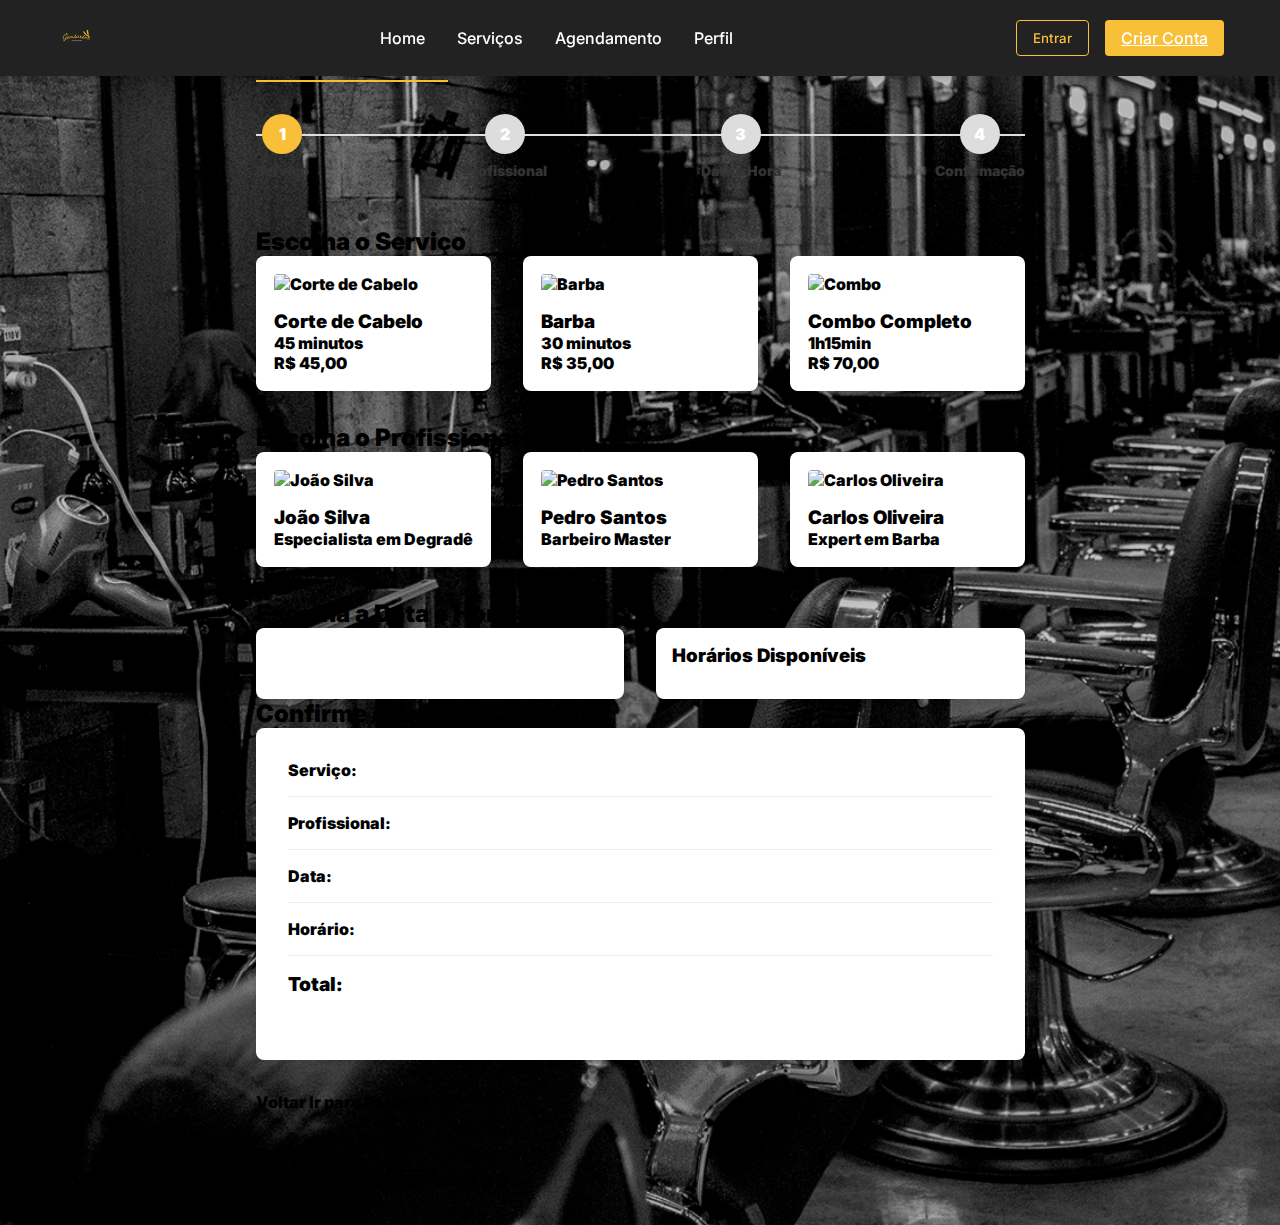
==== agendamento.html @ 9ddc2cb2 "Primeiro Commit" ====
<!DOCTYPE html>
<html lang="pt-br">
<head>
    <meta charset="UTF-8">
    <meta name="viewport" content="width=device-width, initial-scale=1.0">
    <title>Agendamento - Goiabarber</title>
    <link rel="stylesheet" href="styles.css">
    <link rel="stylesheet" href="src/styles/header.css">
    <link rel="stylesheet" href="src/styles/footer.css">
    <link rel="stylesheet" href="src/styles/buttons.css">
    <link rel="stylesheet" href="src/styles/agendamento.css">
    <link rel="preconnect" href="https://fonts.googleapis.com">
    <link rel="preconnect" href="https://fonts.gstatic.com" crossorigin>
    <link href="https://fonts.googleapis.com/css2?family=Inter:ital,opsz,wght@0,14..32,100..900;1,14..32,100..900&display=swap" rel="stylesheet">
    <link rel="stylesheet" href="https://cdnjs.cloudflare.com/ajax/libs/font-awesome/6.0.0/css/all.min.css">
</head>
<body>
    <app-header></app-header>
    
    <main>
        <div class="container">
            <!-- Tabs de navegação -->
            <div class="booking-tabs">
                <button class="tab-btn active" data-tab="new-booking">Novo Agendamento</button>
                <button class="tab-btn" data-tab="my-bookings">Meus Agendamentos</button>
            </div>

            <!-- Seção de Novo Agendamento -->
            <div class="tab-content active" id="new-booking">
                <div class="booking-steps">
                    <div class="step active" data-step="1">
                        <span class="step-number">1</span>
                        <span class="step-text">Serviço</span>
                    </div>
                    <div class="step" data-step="2">
                        <span class="step-number">2</span>
                        <span class="step-text">Profissional</span>
                    </div>
                    <div class="step" data-step="3">
                        <span class="step-number">3</span>
                        <span class="step-text">Data e Hora</span>
                    </div>
                    <div class="step" data-step="4">
                        <span class="step-number">4</span>
                        <span class="step-text">Confirmação</span>
                    </div>
                </div>

                <!-- Passo 1: Seleção de Serviço -->
                <div class="booking-section active" data-section="1">
                    <h2>Escolha o Serviço</h2>
                    <div class="services-grid">
                        <div class="service-card" data-service="corte" data-price="45">
                            <img src="src/images/corte.jpg" alt="Corte de Cabelo">
                            <h3>Corte de Cabelo</h3>
                            <p>45 minutos</p>
                            <span class="price">R$ 45,00</span>
                        </div>
                        <div class="service-card" data-service="barba" data-price="35">
                            <img src="src/images/barba.jpg" alt="Barba">
                            <h3>Barba</h3>
                            <p>30 minutos</p>
                            <span class="price">R$ 35,00</span>
                        </div>
                        <div class="service-card" data-service="combo" data-price="70">
                            <img src="src/images/combo.jpg" alt="Combo">
                            <h3>Combo Completo</h3>
                            <p>1h15min</p>
                            <span class="price">R$ 70,00</span>
                        </div>
                    </div>
                </div>

                <!-- Passo 2: Seleção de Profissional -->
                <div class="booking-section" data-section="2">
                    <h2>Escolha o Profissional</h2>
                    <div class="barbers-grid">
                        <div class="barber-card" data-barber="1">
                            <img src="src/images/barber1.jpg" alt="João Silva">
                            <h3>João Silva</h3>
                            <p>Especialista em Degradê</p>
                        </div>
                        <div class="barber-card" data-barber="2">
                            <img src="src/images/barber2.jpg" alt="Pedro Santos">
                            <h3>Pedro Santos</h3>
                            <p>Barbeiro Master</p>
                        </div>
                        <div class="barber-card" data-barber="3">
                            <img src="src/images/barber3.jpg" alt="Carlos Oliveira">
                            <h3>Carlos Oliveira</h3>
                            <p>Expert em Barba</p>
                        </div>
                    </div>
                </div>

                <!-- Passo 3: Seleção de Data e Hora -->
                <div class="booking-section" data-section="3">
                    <h2>Escolha a Data e Horário</h2>
                    <div class="calendar-container">
                        <div class="calendar" id="booking-calendar"></div>
                        <div class="time-slots">
                            <h3>Horários Disponíveis</h3>
                            <div class="slots-grid">
                                <!-- Horários serão inseridos via JavaScript -->
                            </div>
                        </div>
                    </div>
                </div>

                <!-- Passo 4: Confirmação -->
                <div class="booking-section" data-section="4">
                    <h2>Confirme seu Agendamento</h2>
                    <div class="booking-summary">
                        <div class="summary-item">
                            <span class="label">Serviço:</span>
                            <span class="value" id="summary-service"></span>
                        </div>
                        <div class="summary-item">
                            <span class="label">Profissional:</span>
                            <span class="value" id="summary-barber"></span>
                        </div>
                        <div class="summary-item">
                            <span class="label">Data:</span>
                            <span class="value" id="summary-date"></span>
                        </div>
                        <div class="summary-item">
                            <span class="label">Horário:</span>
                            <span class="value" id="summary-time"></span>
                        </div>
                        <div class="summary-item total">
                            <span class="label">Total:</span>
                            <span class="value" id="summary-price"></span>
                        </div>
                    </div>
                    <div class="booking-actions">
                        <btn-secondary class="btn-back">Voltar</btn-secondary>
                        <btn-primary class="btn-checkout">Ir para Pagamento</btn-primary>
                    </div>
                </div>

                <!-- Navegação entre passos -->
                <div class="step-navigation">
                    <btn-secondary class="btn-prev" disabled>Anterior</btn-secondary>
                    <btn-primary class="btn-next">Próximo</btn-primary>
                </div>
            </div>

            <!-- Seção de Meus Agendamentos -->
            <div class="tab-content" id="my-bookings">
                <h2>Meus Agendamentos</h2>
                <div class="bookings-list">
                    <!-- Os agendamentos serão inseridos via JavaScript -->
                </div>
            </div>
        </div>
    </main>

    <app-footer></app-footer>

    <script src="src/components/buttons.js"></script>
    <script src="src/components/header.js"></script>
    <!-- <script src="src/components/footer.js"></script> -->
    <script src="src/js/calendar.js"></script>
    <script src="src/js/agendamento.js"></script>
</body>
</html>
---- styles.css ----
:root {
    /* Brand Colors */
    --primary-color: #f8bf39;
    --primary-color-hover: #e6b02f;

    /* Background Colors */
    --header-bg: #222;
    --white: #ffffff;

    /* Text Colors */
    --text-primary: #ffffff;
    --text-secondary: #333;

    /* Shadow */
    --shadow-color: rgba(0, 0, 0, 0.1);
}

* {
    margin: 0;
    padding: 0;
    box-sizing: border-box;
    font-family: "Inter", sans-serif;
    font-weight: 900;
}

body {
    display: flex;
    justify-content: center;
    align-items: center;
    min-height: 100vh;
    background-image: url(./src/goiaba-telafundo.png);
    background-size: cover;
    background-position: center;
    background-repeat: no-repeat;
}

.wrapper {
    display: flex;
    flex-direction: column;
    align-items: center;
    width: 400px;
    padding: 20px;
    border-radius: 10px;
    margin-top: 100px;
    margin-bottom: 50px;
    background: rgba(0, 0, 0, 0.6);
}

.wrapper img {
    width: 300px;
}
.subtitle {
    color: var(--primary-color);
    font-size: 24px;
    font-weight: bold;
    margin-top: 40px;
    margin-bottom: 20px;
}

.input-box {
    width: 100%;
    margin: 10px 0;
}

.input-box label {
    color: white;
    font-size: 14px;
    font-weight: bold;
    display: block;
    margin-bottom: 5px;
}

.input-box input {
    width: 100%;
    height: 45px;
    padding: 10px;
    border: none;
    border-radius: 8px;
    background: #222;
    color: white;
    font-size: 16px;
    outline: none;
}


.lembrar label {
    display: flex;
    align-items: center;
    gap: 5px;
}

.lembrar a {
    color: #F8BF39;
    text-decoration: none;
    font-weight: bold;
}

.lembrar a:hover {
    text-decoration: underline;
}
.btn-login, .btn-register {
    padding: 0.5rem 1rem;
    border-radius: 4px;
    font-weight: 500;
    cursor: pointer;
    transition: all 0.3s ease;
}

.btn-login {
    background-color: transparent;
    border: 1px solid var(--primary-color);
    color: var(--primary-color);
}

.btn-register {
    background-color: var(--primary-color);
    border: none;
    color: var(--text-primary);
}

.btn-login:hover {
    background-color: var(--primary-color);
    color: var(--text-primary);
}

.btn-register:hover {
    background-color: transparent;
    border: 1px solid var(--primary-color);
    color: var(--primary-color);
}
.btn-form {
    width: 100%;
    height: 45px;
    margin-top: 10px;
    display: flex;  
    justify-content: center;
    align-items: center;
    font-size: 20px;
    font-weight: bold;
    font-style: italic;
}

.registro-link {
    display: flex;
    flex-direction: column;
    font-size: 12px;
    margin-top: 20px;
    text-align: center;
    gap: px;
}

.registro-link a {
    color: #F8BF39;
    text-decoration: none;
    font-weight: bold;
    font-size: 14px;
}
.white-text {
    color: var(--white);
}
.registro-link a:hover {
    text-decoration: underline;
}
---- src/styles/header.css ----
.header {
    background-color: var(--header-bg);
    box-shadow: 0 2px 4px var(--shadow-color);
    position: fixed;
    top: 0;
    left: 0;
    right: 0;
    z-index: 1000;
}

.nav-container {
    max-width: 1200px;
    margin: 0 auto;
    padding: 1rem;
    display: flex;
    justify-content: space-between;
    align-items: center;
}

.logo img {
    height: 40px;
    width: auto;
}

.nav-links {
    display: flex;
    gap: 2rem;
    list-style: none;
    margin: 0;
    padding: 0;
}

.nav-links a {
    text-decoration: none;
    color: var(--text-primary);
    font-weight: 500;
    transition: color 0.3s ease;
}

.nav-links a:hover {
    color: var(--primary-color);
}

.user-actions {
    display: flex;
    gap: 1rem;
}

@media (max-width: 768px) {
    .nav-container {
        flex-direction: column;
        gap: 1rem;
    }

    .nav-links {
        flex-direction: column;
        align-items: center;
        gap: 1rem;
    }

    .user-actions {
        width: 100%;
        justify-content: center;
    }
}
---- src/styles/footer.css ----
:root {
    --footer-bg: #222;
    --footer-text: #fff;
    --footer-link: #ccc;
    --footer-link-hover: var(--primary-color);
    --footer-border: rgba(255, 255, 255, 0.1);
}

.footer {
    background-color: var(--footer-bg);
    color: var(--footer-text);
    padding: 4rem 0 1rem;
    margin-top: 4rem;
}

.footer-container {
    max-width: 1200px;
    margin: 0 auto;
    padding: 0 1rem;
    display: grid;
    grid-template-columns: 1.5fr 1fr 1fr 1.5fr;
    gap: 2rem;
}

.footer-brand {
    margin-bottom: 1rem;
}

.footer-logo {
    width: 150px;
    margin-bottom: 1rem;
}

.footer-brand p {
    color: var(--footer-link);
    font-size: 0.9rem;
    margin-bottom: 0.5rem;
}

.footer h3 {
    color: var(--primary-color);
    margin-bottom: 1.5rem;
    font-size: 1.1rem;
    font-weight: 600;
}

.footer-links ul,
.footer-info ul {
    list-style: none;
    padding: 0;
}

.footer-links li,
.footer-info li {
    margin-bottom: 0.75rem;
}

.footer-links a,
.footer-info a,
.contact-info a {
    color: var(--footer-link);
    text-decoration: none;
    transition: color 0.3s ease;
    font-size: 0.9rem;
}

.footer-links a:hover,
.footer-info a:hover,
.contact-info a:hover {
    color: var(--footer-link-hover);
}

.contact-info p {
    display: flex;
    align-items: center;
    margin-bottom: 1rem;
    color: var(--footer-link);
}

.contact-info i {
    margin-right: 0.5rem;
    color: var(--primary-color);
}

.social-media {
    display: flex;
    gap: 1rem;
    margin-top: 1.5rem;
}

.social-icon {
    color: var(--footer-link);
    font-size: 1.5rem;
    transition: color 0.3s ease;
}

.social-icon:hover {
    color: var(--footer-link-hover);
}

.footer-bottom {
    margin-top: 3rem;
    padding-top: 1.5rem;
    border-top: 1px solid var(--footer-border);
    text-align: center;
    font-size: 0.9rem;
    color: var(--footer-link);
}

/* Responsive Design */
@media (max-width: 1024px) {
    .footer-container {
        grid-template-columns: 1fr 1fr;
        gap: 3rem;
    }
}

@media (max-width: 768px) {
    .footer-container {
        grid-template-columns: 1fr;
        text-align: center;
    }

    .footer-brand {
        display: flex;
        flex-direction: column;
        align-items: center;
    }

    .contact-info p {
        justify-content: center;
    }

    .social-media {
        justify-content: center;
    }
}
---- src/styles/agendamento.css ----
:root {
    --step-active: var(--primary-color);
    --step-complete: #4CAF50;
    --step-inactive: #ddd;
}

.container {
    max-width: 1200px;
    margin: 2rem auto;
    padding: 0 1rem;
}

/* Tabs */
.booking-tabs {
    display: flex;
    gap: 1rem;
    margin-bottom: 2rem;
}

.tab-btn {
    padding: 1rem 2rem;
    background: none;
    border: none;
    border-bottom: 2px solid transparent;
    cursor: pointer;
    font-weight: 500;
    color: var(--text-secondary);
}

.tab-btn.active {
    border-bottom-color: var(--primary-color);
    color: var(--primary-color);
}

/* Steps */
.booking-steps {
    display: flex;
    justify-content: space-between;
    margin-bottom: 3rem;
    position: relative;
}

.booking-steps::before {
    content: '';
    position: absolute;
    top: 20px;
    left: 0;
    right: 0;
    height: 2px;
    background: var(--step-inactive);
    z-index: 1;
}

.step {
    display: flex;
    flex-direction: column;
    align-items: center;
    position: relative;
    z-index: 2;
}

.step-number {
    width: 40px;
    height: 40px;
    border-radius: 50%;
    background: var(--step-inactive);
    color: white;
    display: flex;
    align-items: center;
    justify-content: center;
    margin-bottom: 0.5rem;
}

.step.active .step-number {
    background: var(--step-active);
}

.step.complete .step-number {
    background: var(--step-complete);
}

.step-text {
    font-size: 0.875rem;
    color: var(--text-secondary);
}

/* Service Selection */
.services-grid,
.barbers-grid {
    display: grid;
    grid-template-columns: repeat(3, 1fr);
    gap: 2rem;
    margin-bottom: 2rem;
}

.service-card,
.barber-card {
    border: 2px solid transparent;
    border-radius: 8px;
    padding: 1rem;
    cursor: pointer;
    transition: all 0.3s ease;
    background: white;
    box-shadow: 0 2px 4px rgba(0,0,0,0.1);
}

.service-card:hover,
.barber-card:hover {
    transform: translateY(-5px);
}

.service-card.selected,
.barber-card.selected {
    border-color: var(--primary-color);
}

.service-card img,
.barber-card img {
    width: 100%;
    height: 200px;
    object-fit: cover;
    border-radius: 4px;
    margin-bottom: 1rem;
}

/* Calendar */
.calendar-container {
    display: grid;
    grid-template-columns: 1fr 1fr;
    gap: 2rem;
}

.calendar {
    background: white;
    padding: 1rem;
    border-radius: 8px;
    box-shadow: 0 2px 4px rgba(0,0,0,0.1);
}

.time-slots {
    background: white;
    padding: 1rem;
    border-radius: 8px;
    box-shadow: 0 2px 4px rgba(0,0,0,0.1);
}

.slots-grid {
    display: grid;
    grid-template-columns: repeat(3, 1fr);
    gap: 1rem;
    margin-top: 1rem;
}

.time-slot {
    padding: 0.5rem;
    text-align: center;
    border: 1px solid #ddd;
    border-radius: 4px;
    cursor: pointer;
}

.time-slot:hover {
    background: #f5f5f5;
}

.time-slot.selected {
    background: var(--primary-color);
    color: white;
    border-color: var(--primary-color);
}

/* Summary */
.booking-summary {
    background: white;
    padding: 2rem;
    border-radius: 8px;
    box-shadow: 0 2px 4px rgba(0,0,0,0.1);
    margin-bottom: 2rem;
}

.summary-item {
    display: flex;
    justify-content: space-between;
    margin-bottom: 1rem;
    padding-bottom: 1rem;
    border-bottom: 1px solid #eee;
}

.summary-item.total {
    font-weight: bold;
    font-size: 1.2rem;
    border-bottom: none;
}

/* Navigation */
.step-navigation {
    display: flex;
    justify-content: space-between;
    margin-top: 2rem;
}

/* My Bookings */
.bookings-list {
    display: grid;
    gap: 1rem;
}

.booking-item {
    background: white;
    padding: 1rem;
    border-radius: 8px;
    box-shadow: 0 2px 4px rgba(0,0,0,0.1);
    display: grid;
    grid-template-columns: auto 1fr auto;
    gap: 1rem;
    align-items: center;
}

/* Responsive Design */
@media (max-width: 768px) {
    .services-grid,
    .barbers-grid {
        grid-template-columns: 1fr;
    }

    .calendar-container {
        grid-template-columns: 1fr;
    }

    .slots-grid {
        grid-template-columns: repeat(2, 1fr);
    }
}
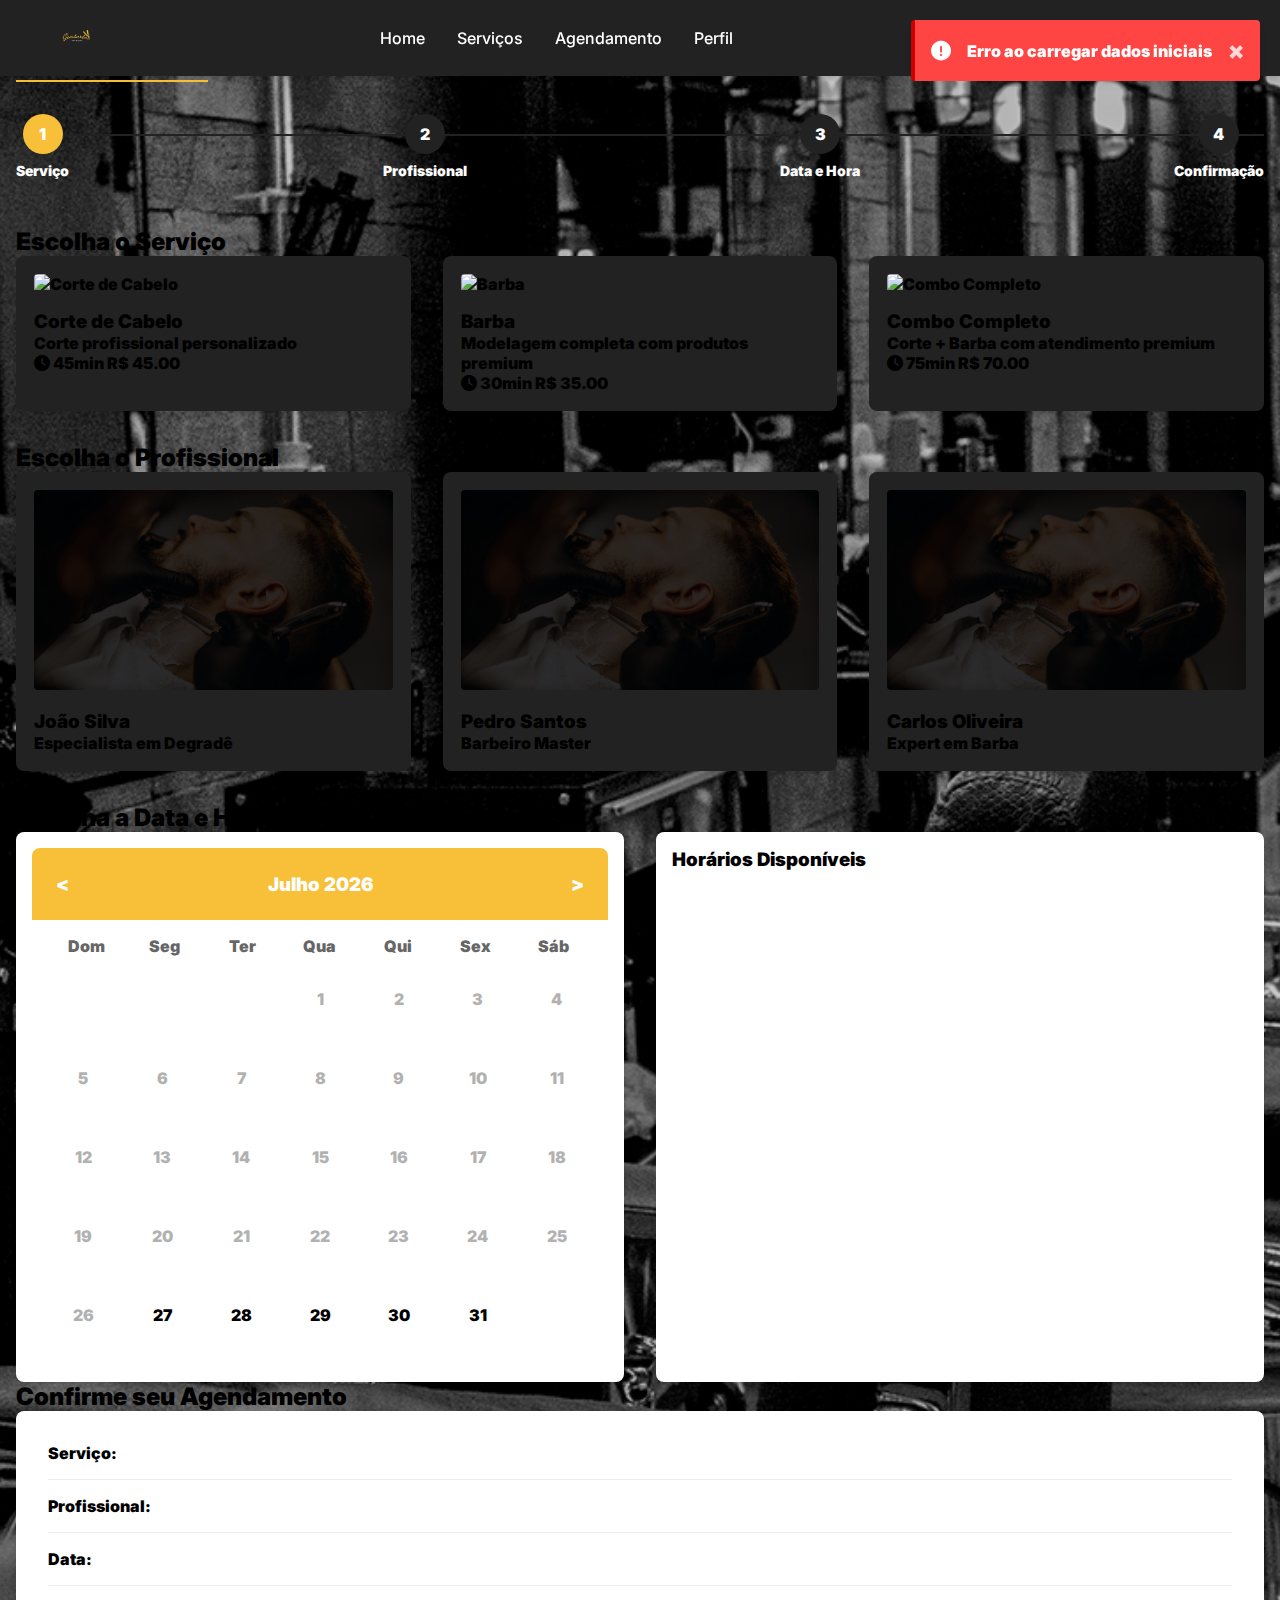
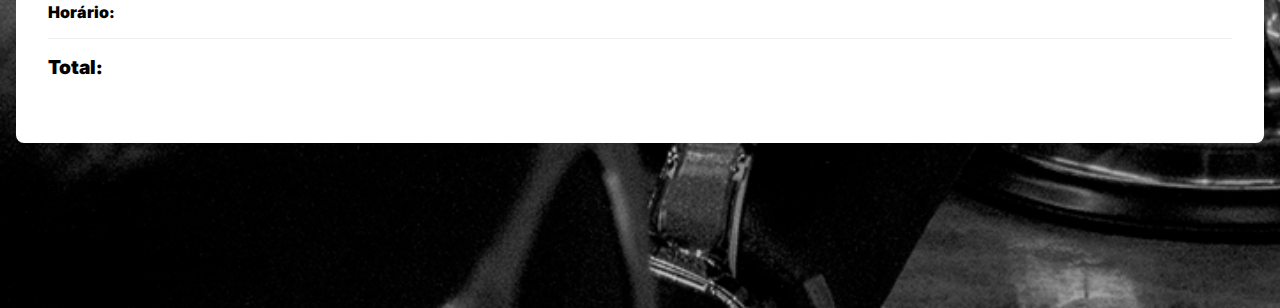
==== commit a44b4e82: "Ajustes de agendamento" ====
--- a/agendamento.html
+++ b/agendamento.html
@@ -7,7 +7,6 @@
     <link rel="stylesheet" href="styles.css">
     <link rel="stylesheet" href="src/styles/header.css">
     <link rel="stylesheet" href="src/styles/footer.css">
-    <link rel="stylesheet" href="src/styles/buttons.css">
     <link rel="stylesheet" href="src/styles/agendamento.css">
     <link rel="preconnect" href="https://fonts.googleapis.com">
     <link rel="preconnect" href="https://fonts.gstatic.com" crossorigin>
@@ -51,19 +50,19 @@
                     <h2>Escolha o Serviço</h2>
                     <div class="services-grid">
                         <div class="service-card" data-service="corte" data-price="45">
-                            <img src="src/images/corte.jpg" alt="Corte de Cabelo">
+                            <img src="./src/goiaba-telafundo.png" alt="Corte de Cabelo">
                             <h3>Corte de Cabelo</h3>
                             <p>45 minutos</p>
                             <span class="price">R$ 45,00</span>
                         </div>
                         <div class="service-card" data-service="barba" data-price="35">
-                            <img src="src/images/barba.jpg" alt="Barba">
+                            <img src="./src/goiaba-telafundo.png" alt="Barba">
                             <h3>Barba</h3>
                             <p>30 minutos</p>
                             <span class="price">R$ 35,00</span>
                         </div>
                         <div class="service-card" data-service="combo" data-price="70">
-                            <img src="src/images/combo.jpg" alt="Combo">
+                            <img src="./src/goiaba-telafundo.png " alt="Combo">
                             <h3>Combo Completo</h3>
                             <p>1h15min</p>
                             <span class="price">R$ 70,00</span>
@@ -76,17 +75,17 @@
                     <h2>Escolha o Profissional</h2>
                     <div class="barbers-grid">
                         <div class="barber-card" data-barber="1">
-                            <img src="src/images/barber1.jpg" alt="João Silva">
+                            <img src="./src/barbearia.jpg" alt="João Silva">
                             <h3>João Silva</h3>
                             <p>Especialista em Degradê</p>
                         </div>
                         <div class="barber-card" data-barber="2">
-                            <img src="src/images/barber2.jpg" alt="Pedro Santos">
+                            <img src="./src/barbearia.jpg" alt="Pedro Santos">
                             <h3>Pedro Santos</h3>
                             <p>Barbeiro Master</p>
                         </div>
                         <div class="barber-card" data-barber="3">
-                            <img src="src/images/barber3.jpg" alt="Carlos Oliveira">
+                            <img src="./src/barbearia.jpg" alt="Carlos Oliveira">
                             <h3>Carlos Oliveira</h3>
                             <p>Expert em Barba</p>
                         </div>
@@ -157,10 +156,9 @@
 
     <app-footer></app-footer>
 
-    <script src="src/components/buttons.js"></script>
     <script src="src/components/header.js"></script>
     <!-- <script src="src/components/footer.js"></script> -->
-    <script src="src/js/calendar.js"></script>
-    <script src="src/js/agendamento.js"></script>
+    <script type="module" src="./src/js/calendar.js"></script>
+    <script type="module" src="./src/js/agendamento.js"></script>
 </body>
 </html> --- a/src/styles/agendamento.css
+++ b/src/styles/agendamento.css
@@ -1,11 +1,11 @@
 :root {
     --step-active: var(--primary-color);
     --step-complete: #4CAF50;
-    --step-inactive: #ddd;
+    --step-inactive: var(--header-bg);
 }
 
 .container {
-    max-width: 1200px;
+    max-width: 100%;
     margin: 2rem auto;
     padding: 0 1rem;
 }
@@ -81,7 +81,7 @@
 
 .step-text {
     font-size: 0.875rem;
-    color: var(--text-secondary);
+    color: var(--white);
 }
 
 /* Service Selection */
@@ -100,7 +100,7 @@
     padding: 1rem;
     cursor: pointer;
     transition: all 0.3s ease;
-    background: white;
+    background: var(--header-bg);
     box-shadow: 0 2px 4px rgba(0,0,0,0.1);
 }
 
@@ -216,7 +216,87 @@
     align-items: center;
 }
 
-/* Responsive Design */
+/* Notificações */
+.notification {
+    position: fixed;
+    top: 20px;
+    right: 20px;
+    min-width: 300px;
+    padding: 1rem;
+    border-radius: 4px;
+    display: flex;
+    align-items: center;
+    gap: 1rem;
+    box-shadow: 0 4px 6px rgba(0, 0, 0, 0.1);
+    transform: translateX(120%);
+    transition: transform 0.3s ease;
+    z-index: 1000;
+}
+
+.notification.show {
+    transform: translateX(0);
+}
+
+/* Tipos de notificação */
+.notification.error {
+    background-color: #ff4444;
+    color: white;
+    border-left: 4px solid #cc0000;
+}
+
+.notification.success {
+    background-color: #00C851;
+    color: white;
+    border-left: 4px solid #007E33;
+}
+
+/* Ícones */
+.notification i {
+    font-size: 1.25rem;
+}
+
+/* Botão de fechar */
+.notification-close {
+    margin-left: auto;
+    background: none;
+    border: none;
+    color: white;
+    font-size: 1.5rem;
+    cursor: pointer;
+    padding: 0;
+    opacity: 0.8;
+    transition: opacity 0.2s ease;
+}
+
+.notification-close:hover {
+    opacity: 1;
+}
+
+/* Animação de entrada */
+@keyframes slideIn {
+    from {
+        transform: translateX(120%);
+        opacity: 0;
+    }
+    to {
+        transform: translateX(0);
+        opacity: 1;
+    }
+}
+
+/* Animação de saída */
+@keyframes slideOut {
+    from {
+        transform: translateX(0);
+        opacity: 1;
+    }
+    to {
+        transform: translateX(120%);
+        opacity: 0;
+    }
+}
+
+/* Responsividade */
 @media (max-width: 768px) {
     .services-grid,
     .barbers-grid {
@@ -230,4 +310,11 @@
     .slots-grid {
         grid-template-columns: repeat(2, 1fr);
     }
+
+    .notification {
+        min-width: auto;
+        width: calc(100% - 40px);
+        top: auto;
+        bottom: 20px;
+    }
 } 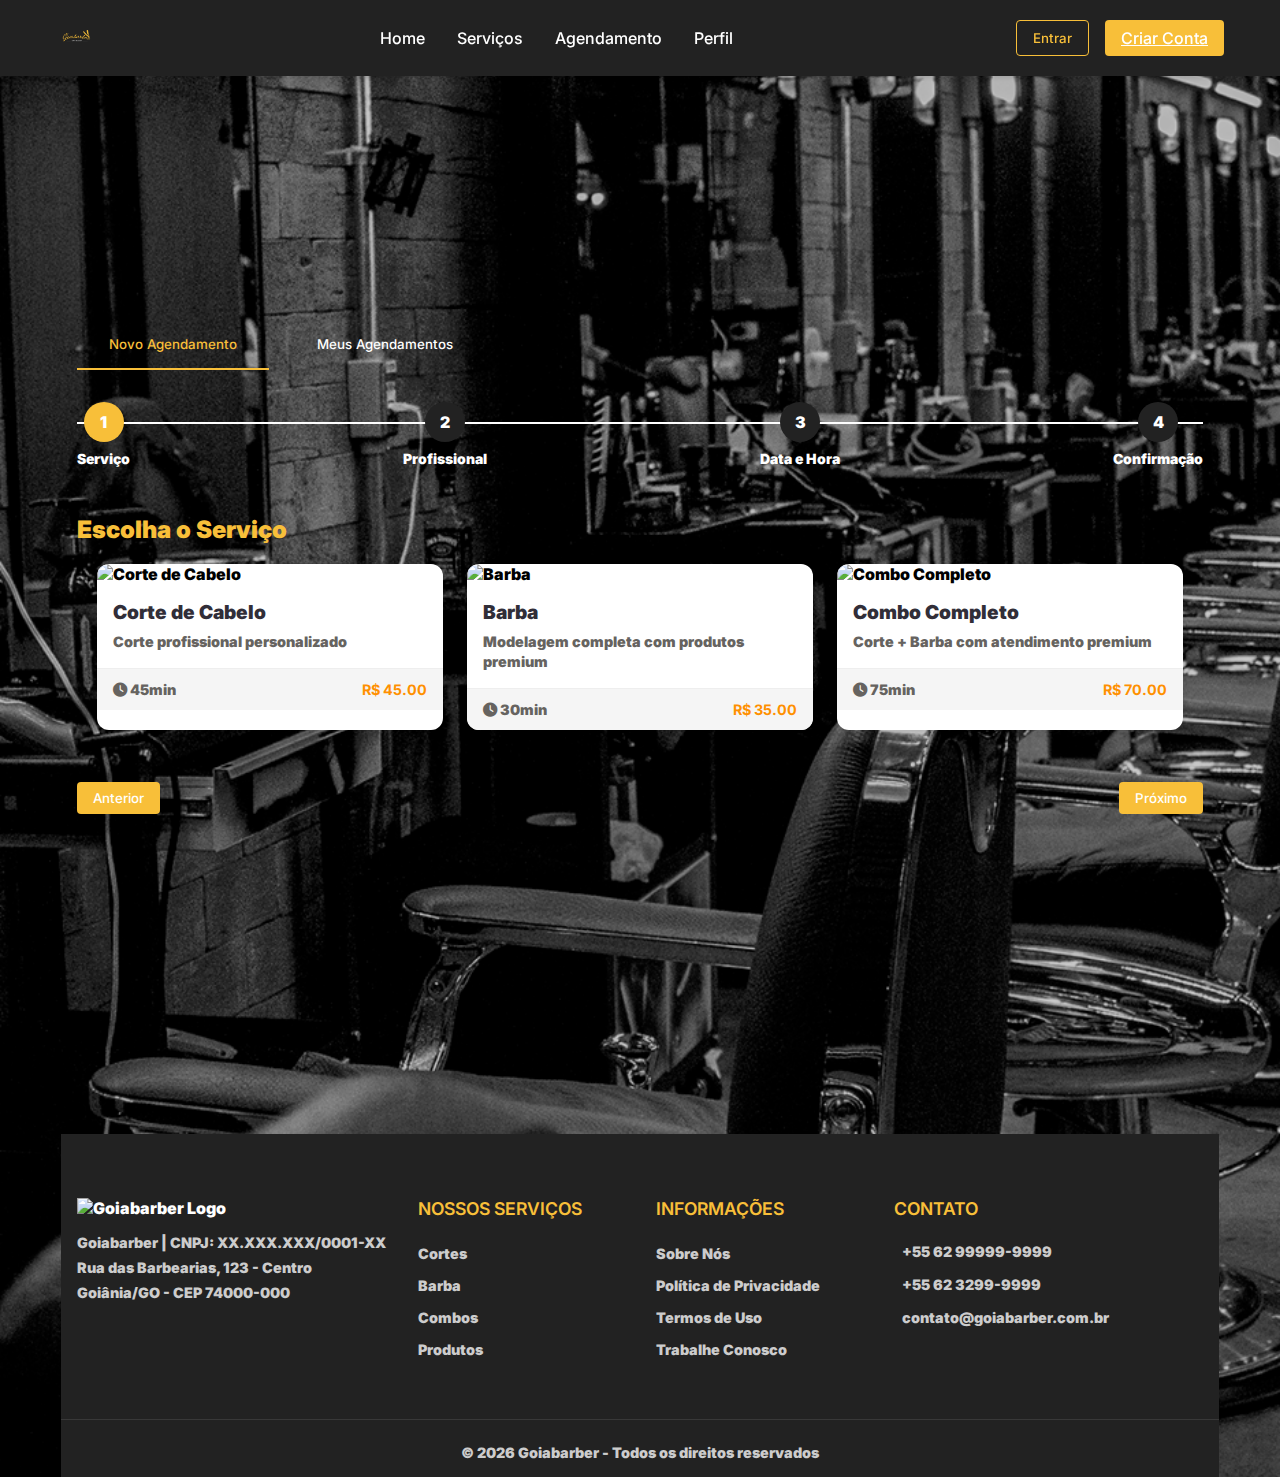
==== commit 7d7f2ef3: "Melhorias em agendamento" ====
--- a/agendamento.html
+++ b/agendamento.html
@@ -46,54 +46,21 @@
                 </div>
 
                 <!-- Passo 1: Seleção de Serviço -->
-                <div class="booking-section active" data-section="1">
+                <div class="booking-section " data-section="1">
                     <h2>Escolha o Serviço</h2>
                     <div class="services-grid">
-                        <div class="service-card" data-service="corte" data-price="45">
-                            <img src="./src/goiaba-telafundo.png" alt="Corte de Cabelo">
-                            <h3>Corte de Cabelo</h3>
-                            <p>45 minutos</p>
-                            <span class="price">R$ 45,00</span>
-                        </div>
-                        <div class="service-card" data-service="barba" data-price="35">
-                            <img src="./src/goiaba-telafundo.png" alt="Barba">
-                            <h3>Barba</h3>
-                            <p>30 minutos</p>
-                            <span class="price">R$ 35,00</span>
-                        </div>
-                        <div class="service-card" data-service="combo" data-price="70">
-                            <img src="./src/goiaba-telafundo.png " alt="Combo">
-                            <h3>Combo Completo</h3>
-                            <p>1h15min</p>
-                            <span class="price">R$ 70,00</span>
-                        </div>
                     </div>
                 </div>
 
                 <!-- Passo 2: Seleção de Profissional -->
-                <div class="booking-section" data-section="2">
+                <div class="booking-section none" data-section="2">
                     <h2>Escolha o Profissional</h2>
                     <div class="barbers-grid">
-                        <div class="barber-card" data-barber="1">
-                            <img src="./src/barbearia.jpg" alt="João Silva">
-                            <h3>João Silva</h3>
-                            <p>Especialista em Degradê</p>
-                        </div>
-                        <div class="barber-card" data-barber="2">
-                            <img src="./src/barbearia.jpg" alt="Pedro Santos">
-                            <h3>Pedro Santos</h3>
-                            <p>Barbeiro Master</p>
-                        </div>
-                        <div class="barber-card" data-barber="3">
-                            <img src="./src/barbearia.jpg" alt="Carlos Oliveira">
-                            <h3>Carlos Oliveira</h3>
-                            <p>Expert em Barba</p>
-                        </div>
                     </div>
                 </div>
 
                 <!-- Passo 3: Seleção de Data e Hora -->
-                <div class="booking-section" data-section="3">
+                <div class="booking-section none" data-section="3">
                     <h2>Escolha a Data e Horário</h2>
                     <div class="calendar-container">
                         <div class="calendar" id="booking-calendar"></div>
@@ -107,7 +74,7 @@
                 </div>
 
                 <!-- Passo 4: Confirmação -->
-                <div class="booking-section" data-section="4">
+                <div class="booking-section none" data-section="4">
                     <h2>Confirme seu Agendamento</h2>
                     <div class="booking-summary">
                         <div class="summary-item">
@@ -131,33 +98,29 @@
                             <span class="value" id="summary-price"></span>
                         </div>
                     </div>
-                    <div class="booking-actions">
-                        <btn-secondary class="btn-back">Voltar</btn-secondary>
-                        <btn-primary class="btn-checkout">Ir para Pagamento</btn-primary>
-                    </div>
                 </div>
 
                 <!-- Navegação entre passos -->
                 <div class="step-navigation">
-                    <btn-secondary class="btn-prev" disabled>Anterior</btn-secondary>
-                    <btn-primary class="btn-next">Próximo</btn-primary>
+                    <button class="btn-prev btn-register" disabled>Anterior</button>
+                    <button class="btn-next btn-register">Próximo</button>
                 </div>
             </div>
 
             <!-- Seção de Meus Agendamentos -->
-            <div class="tab-content" id="my-bookings">
+            <div class="tab-content none" id="my-bookings">
                 <h2>Meus Agendamentos</h2>
                 <div class="bookings-list">
                     <!-- Os agendamentos serão inseridos via JavaScript -->
                 </div>
             </div>
         </div>
+        <app-footer></app-footer>
     </main>
 
-    <app-footer></app-footer>
 
     <script src="src/components/header.js"></script>
-    <!-- <script src="src/components/footer.js"></script> -->
+    <script src="src/components/footer.js"></script>
     <script type="module" src="./src/js/calendar.js"></script>
     <script type="module" src="./src/js/agendamento.js"></script>
 </body>
--- a/styles.css
+++ b/styles.css
@@ -32,6 +32,7 @@
     background-size: cover;
     background-position: center;
     background-repeat: no-repeat;
+    background-color: var(--header-bg) !important;
 }
 
 .wrapper {
@@ -120,7 +121,7 @@
 
 .btn-login:hover {
     background-color: var(--primary-color);
-    color: var(--text-primary);
+    color: var(--header-bg);
 }
 
 .btn-register:hover {
--- a/src/styles/agendamento.css
+++ b/src/styles/agendamento.css
@@ -2,11 +2,17 @@
     --step-active: var(--primary-color);
     --step-complete: #4CAF50;
     --step-inactive: var(--header-bg);
-}
-
+    --highlight-color: #FF9000;
+}
+h2{
+    color:var(--primary-color)
+}
+.none{
+    display:none !important;
+}
 .container {
     max-width: 100%;
-    margin: 2rem auto;
+    margin: 20rem auto;
     padding: 0 1rem;
 }
 
@@ -24,7 +30,7 @@
     border-bottom: 2px solid transparent;
     cursor: pointer;
     font-weight: 500;
-    color: var(--text-secondary);
+    color: var(--white);
 }
 
 .tab-btn.active {
@@ -47,7 +53,7 @@
     left: 0;
     right: 0;
     height: 2px;
-    background: var(--step-inactive);
+    background: var(--white);
     z-index: 1;
 }
 
@@ -88,30 +94,33 @@
 .services-grid,
 .barbers-grid {
     display: grid;
-    grid-template-columns: repeat(3, 1fr);
-    gap: 2rem;
-    margin-bottom: 2rem;
+    grid-template-columns: repeat(auto-fit, minmax(280px, 1fr));
+    gap: 24px;
+    padding: 20px;
 }
 
 .service-card,
 .barber-card {
-    border: 2px solid transparent;
-    border-radius: 8px;
-    padding: 1rem;
+    background: #fff;
+    border-radius: 12px;
+    box-shadow: 0 4px 12px rgba(0, 0, 0, 0.08);
+    transition: all 0.3s ease;
+    overflow: hidden;
     cursor: pointer;
-    transition: all 0.3s ease;
-    background: var(--header-bg);
-    box-shadow: 0 2px 4px rgba(0,0,0,0.1);
+    position: relative;
 }
 
 .service-card:hover,
 .barber-card:hover {
-    transform: translateY(-5px);
+    transform: translateY(-4px);
+    box-shadow: 0 8px 16px rgba(0, 0, 0, 0.12);
 }
 
 .service-card.selected,
 .barber-card.selected {
-    border-color: var(--primary-color);
+    border: 2px solid var(--highlight-color);
+    box-shadow: 0 0 0 2px rgba(255, 144, 0, 0.2);
+    background:var(--highlight-color))
 }
 
 .service-card img,
@@ -119,8 +128,63 @@
     width: 100%;
     height: 200px;
     object-fit: cover;
-    border-radius: 4px;
-    margin-bottom: 1rem;
+}
+
+.service-card h3,
+.barber-card h3 {
+    font-size: 1.2rem;
+    margin: 16px 16px 8px;
+    color: #312E38;
+}
+
+.service-card p,
+.barber-card p {
+    font-size: 0.9rem;
+    color: #666360;
+    margin: 0 16px 16px;
+    line-height: 1.4;
+}
+
+.service-details,
+.barber-rating {
+    display: flex;
+    justify-content: space-between;
+    align-items: center;
+    padding: 12px 16px;
+    background: #F5F5F5;
+    border-top: 1px solid #eee;
+}
+
+.service-details span,
+.barber-rating span {
+    font-size: 0.9rem;
+    color: #666360;
+}
+
+.service-details .price {
+    font-weight: bold;
+    color: var(--highlight-color);
+}
+
+.barber-rating .stars {
+    color: #FFB800;
+}
+
+.barber-rating .rating-value {
+    font-weight: bold;
+    color: #312E38;
+}
+
+/* Animation for selection */
+.service-card.selected,
+.barber-card.selected {
+    animation: pulse 0.3s ease;
+}
+
+@keyframes pulse {
+    0% { transform: scale(1); }
+    50% { transform: scale(1.02); }
+    100% { transform: scale(1); }
 }
 
 /* Calendar */
@@ -139,6 +203,7 @@
 
 .time-slots {
     background: white;
+    color:var(--primary-color);
     padding: 1rem;
     border-radius: 8px;
     box-shadow: 0 2px 4px rgba(0,0,0,0.1);
@@ -221,24 +286,19 @@
     position: fixed;
     top: 20px;
     right: 20px;
-    min-width: 300px;
-    padding: 1rem;
-    border-radius: 4px;
-    display: flex;
-    align-items: center;
-    gap: 1rem;
-    box-shadow: 0 4px 6px rgba(0, 0, 0, 0.1);
-    transform: translateX(120%);
-    transition: transform 0.3s ease;
+    padding: 10px;
+    border-radius: 5px;
     z-index: 1000;
 }
 
-.notification.show {
-    transform: translateX(0);
+.notification.warning {
+    background-color: #ff4444;
+    color: white;
+    border-left: 4px solid #cc0000;
 }
 
 /* Tipos de notificação */
-.notification.error {
+.notification.error{
     background-color: #ff4444;
     color: white;
     border-left: 4px solid #cc0000;
@@ -300,7 +360,14 @@
 @media (max-width: 768px) {
     .services-grid,
     .barbers-grid {
-        grid-template-columns: 1fr;
+        grid-template-columns: repeat(auto-fit, minmax(240px, 1fr));
+        gap: 16px;
+        padding: 16px;
+    }
+
+    .service-card img,
+    .barber-card img {
+        height: 160px;
     }
 
     .calendar-container {
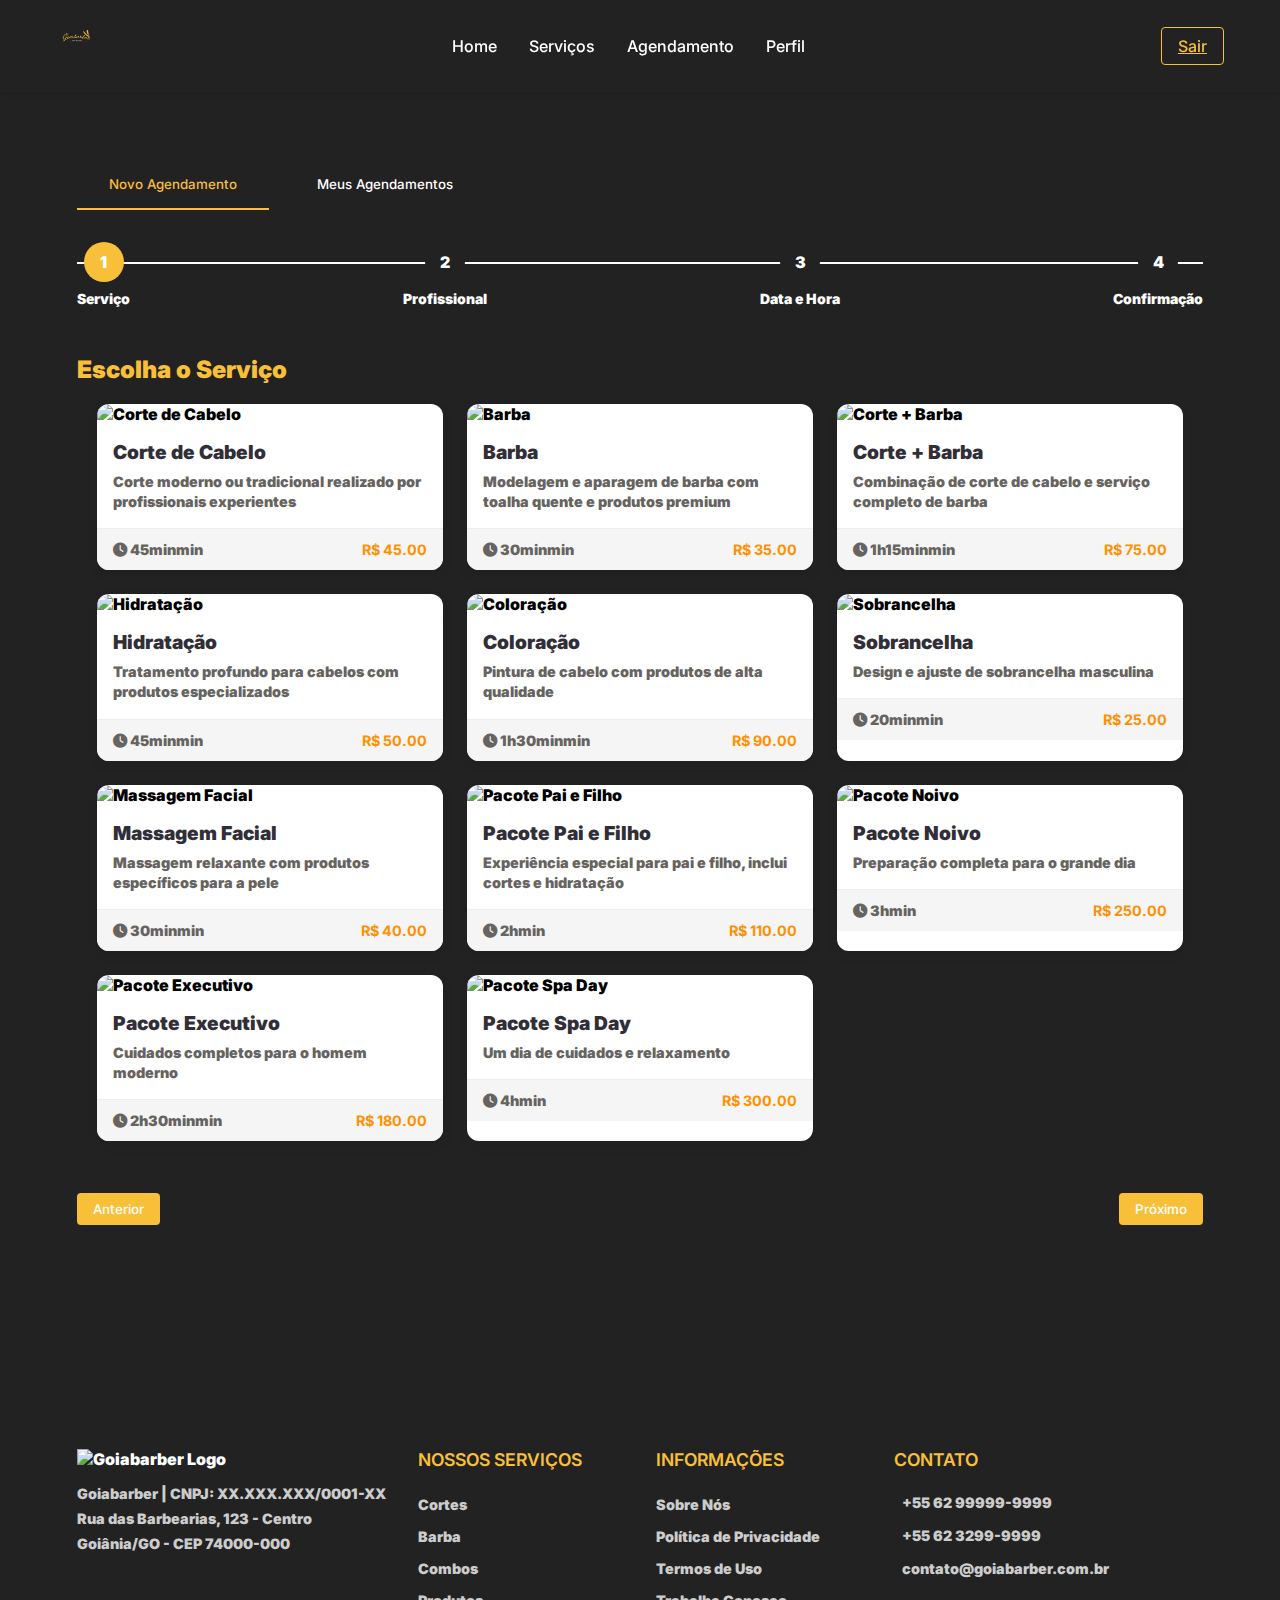
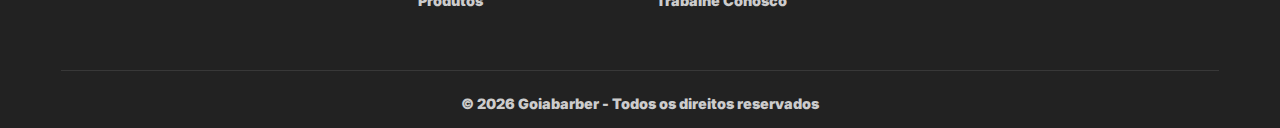
==== commit 98134171: "Criação de perfil" ====
--- a/agendamento.html
+++ b/agendamento.html
@@ -4,7 +4,7 @@
     <meta charset="UTF-8">
     <meta name="viewport" content="width=device-width, initial-scale=1.0">
     <title>Agendamento - Goiabarber</title>
-    <link rel="stylesheet" href="styles.css">
+    <link rel="stylesheet" href="src/styles/styles.css">
     <link rel="stylesheet" href="src/styles/header.css">
     <link rel="stylesheet" href="src/styles/footer.css">
     <link rel="stylesheet" href="src/styles/agendamento.css">
--- a/src/styles/styles.css
+++ b/src/styles/styles.css
@@ -0,0 +1,225 @@
+:root {
+    /* Brand Colors */
+    --primary-color: #f8bf39;
+    --primary-color-hover: #e6b02f;
+
+    /* Background Colors */
+    --header-bg: #222;
+    --white: #ffffff;
+
+    /* Text Colors */
+    --text-primary: #ffffff;
+    --text-secondary: #333;
+
+    /* Shadow */
+    --shadow-color: rgba(0, 0, 0, 0.1);
+}
+
+* {
+    margin: 0;
+    padding: 0;
+    box-sizing: border-box;
+    font-family: "Inter", sans-serif;
+    font-weight: 900;
+}
+
+body {
+    display: flex;
+    justify-content: center;
+    align-items: center;
+    min-height: 100vh;
+    background-image: url(./src/goiaba-telafundo.png);
+    background-size: cover;
+    background-position: center;
+    background-repeat: no-repeat;
+    background-color: var(--header-bg) !important;
+}
+
+.wrapper {
+    display: flex;
+    flex-direction: column;
+    align-items: center;
+    width: 400px;
+    padding: 20px;
+    border-radius: 10px;
+    margin: auto;
+    margin-top: 100px;
+    margin-bottom: 50px;
+    background: rgba(0, 0, 0, 0.6);
+}
+
+.wrapper img {
+    width: 300px;
+}
+.subtitle {
+    color: var(--primary-color);
+    font-size: 48px;
+    font-weight: bold;
+    margin-top: 40px;
+    margin-bottom: 20px;
+    text-align: center;
+}
+
+.input-box {
+    width: 100%;
+    margin: 10px 0;
+}
+
+.input-box label {
+    color: white;
+    font-size: 14px;
+    font-weight: bold;
+    display: block;
+    margin-bottom: 5px;
+}
+
+.input-box input {
+    width: 100%;
+    height: 45px;
+    padding: 10px;
+    border: none;
+    border-radius: 8px;
+    background: #222;
+    color: white;
+    font-size: 16px;
+    outline: none;
+}
+
+
+.lembrar label {
+    display: flex;
+    align-items: center;
+    gap: 5px;
+}
+
+.lembrar a {
+    color: #F8BF39;
+    text-decoration: none;
+    font-weight: bold;
+}
+
+.lembrar a:hover {
+    text-decoration: underline;
+}
+.btn-login, .btn-register {
+    padding: 0.5rem 1rem;
+    border-radius: 4px;
+    font-weight: 500;
+    cursor: pointer;
+    transition: all 0.3s ease;
+}
+
+.btn-login {
+    background-color: transparent;
+    border: 1px solid var(--primary-color);
+    color: var(--primary-color);
+}
+
+.btn-register {
+    background-color: var(--primary-color);
+    border: none;
+    color: var(--text-primary);
+}
+
+.btn-login:hover {
+    background-color: var(--primary-color);
+    color: var(--header-bg);
+}
+
+.btn-register:hover {
+    background-color: transparent;
+    border: 1px solid var(--primary-color);
+    color: var(--primary-color);
+}
+.btn-form {
+    width: 100%;
+    height: 45px;
+    margin-top: 10px;
+    display: flex;  
+    justify-content: center;
+    align-items: center;
+    font-size: 20px;
+    font-weight: bold;
+    font-style: italic;
+}
+
+.registro-link {
+    display: flex;
+    flex-direction: column;
+    font-size: 12px;
+    margin-top: 20px;
+    text-align: center;
+    gap: px;
+}
+
+.registro-link a {
+    color: #F8BF39;
+    text-decoration: none;
+    font-weight: bold;
+    font-size: 14px;
+}
+.white-text {
+    color: var(--white);
+}
+.registro-link a:hover {
+    text-decoration: underline;
+}
+.input-box {
+    position: relative;
+    margin-bottom: 20px;
+}
+
+.error-message {
+    font-size: 12px;
+    color: red;
+    display: block;
+    margin-top: 5px;
+}
+
+.input-box input {
+    margin-bottom: 2px;
+} 
+.profile-avatar {
+    position: relative;
+    width: 150px;
+    height: 150px;
+    margin: 1rem auto;
+}
+
+.profile-avatar img {
+    width: 100%;
+    height: 100%;
+    border-radius: 50%;
+    object-fit: cover;
+    border: 3px solid var(--primary-color);
+    background-color: #f0f0f0;
+}
+
+.avatar-overlay {
+    position: absolute;
+    bottom: 0;
+    right: 0;
+    background: var(--primary-color);
+    width: 40px;
+    height: 40px;
+    border-radius: 50%;
+    display: flex;
+    align-items: center;
+    justify-content: center;
+    cursor: pointer;
+    transition: all 0.3s ease;
+}
+
+.avatar-overlay:hover {
+    background: var(--primary-color-dark);
+}
+
+.avatar-edit {
+    color: white;
+    cursor: pointer;
+}
+
+.logo {
+    max-width: 200px;
+    margin-bottom: 1rem;
+} --- a/src/styles/header.css
+++ b/src/styles/header.css
@@ -8,6 +8,10 @@
     z-index: 1000;
 }
 
+.mobile {
+    display: none;
+}
+
 .nav-container {
     max-width: 1200px;
     margin: 0 auto;
@@ -47,9 +51,11 @@
 }
 
 @media (max-width: 768px) {
-    .nav-container {
-        flex-direction: column;
-        gap: 1rem;
+    .mobile {
+        display: block;
+    }
+    .desktop {
+        display: none;
     }
 
     .nav-links {
@@ -62,4 +68,139 @@
         width: 100%;
         justify-content: center;
     }
+
+    .hamburger {
+        display: block;
+    }
+
+    .mobile-menu {
+        display: block;
+    }
+
+    body.menu-open {
+        display: block;
+        overflow: hidden;
+    }
+}
+/* Estilos do Menu Mobile */
+.header.mobile .nav-container {
+    display: flex;
+    justify-content: space-between;
+    align-items: center;
+    position: relative;
+    padding: 1rem 80px;
+}
+
+.hamburger {
+    display: none;
+    padding: 15px;
+    background: none;
+    border: none;
+    cursor: pointer;
+    z-index: 1000;
+}
+
+.hamburger-box {
+    width: 30px;
+    height: 24px;
+    display: inline-block;
+    position: relative;
+}
+
+.hamburger-inner {
+    display: block;
+    top: 50%;
+    margin-top: -2px;
+}
+
+.hamburger-inner, .hamburger-inner::before, .hamburger-inner::after {
+    width: 30px;
+    height: 3px;
+    background-color: var(--primary-color);
+    position: absolute;
+    transition: transform 0.15s ease;
+}
+
+.hamburger-inner::before, .hamburger-inner::after {
+    content: '';
+    display: block;
+}
+
+.hamburger-inner::before {
+    top: -10px;
+}
+
+.hamburger-inner::after {
+    bottom: -10px;
+}
+
+/* Animação do hamburguer */
+.hamburger.is-active .hamburger-inner {
+    transform: rotate(45deg);
+}
+
+.hamburger.is-active .hamburger-inner::before {
+    top: 0;
+    opacity: 0;
+}
+
+.hamburger.is-active .hamburger-inner::after {
+    bottom: 0;
+    transform: rotate(-90deg);
+}
+
+/* Menu Mobile */
+.mobile-menu {
+    display: none;
+    position: fixed;
+    top: 70px; /* Altura do header */
+    left: 0;
+    width: 100%;
+    background-color: var(--header-bg);
+    padding: 2rem;
+    transform: translateX(-100%);
+    transition: transform 0.3s ease-in-out;
+    z-index: 999;
+}
+
+.mobile-menu.is-active {
+    transform: translateX(0);
+    display: flex;
+    flex-direction: column;
+    justify-content: center;
+    align-items: center;
+}
+
+.mobile-menu .user-actions {
+    display: flex;
+    flex-direction: column;
+    gap: 1rem;
+}
+
+.mobile-menu .btn-login,
+.mobile-menu .btn-register {
+    width: 100%;
+    text-align: center;
+    padding: 1rem;
+    border-radius: 5px;
+}
+
+
+/* Animações */
+@keyframes slideIn {
+    from {
+        transform: translateX(-100%);
+    }
+    to {
+        transform: translateX(0);
+    }
+}
+
+@keyframes fadeIn {
+    from {
+        opacity: 0;
+    }
+    to {
+        opacity: 1;
+    }
 } --- a/src/styles/agendamento.css
+++ b/src/styles/agendamento.css
@@ -12,7 +12,7 @@
 }
 .container {
     max-width: 100%;
-    margin: 20rem auto;
+    margin: 10rem auto;
     padding: 0 1rem;
 }
 
@@ -118,9 +118,9 @@
 
 .service-card.selected,
 .barber-card.selected {
-    border: 2px solid var(--highlight-color);
+    border: 2px solid var(--primary-color);
     box-shadow: 0 0 0 2px rgba(255, 144, 0, 0.2);
-    background:var(--highlight-color))
+    background:var(--primary-color);
 }
 
 .service-card img,
@@ -211,7 +211,7 @@
 
 .slots-grid {
     display: grid;
-    grid-template-columns: repeat(3, 1fr);
+    grid-template-columns: repeat(1, 1fr);
     gap: 1rem;
     margin-top: 1rem;
 }
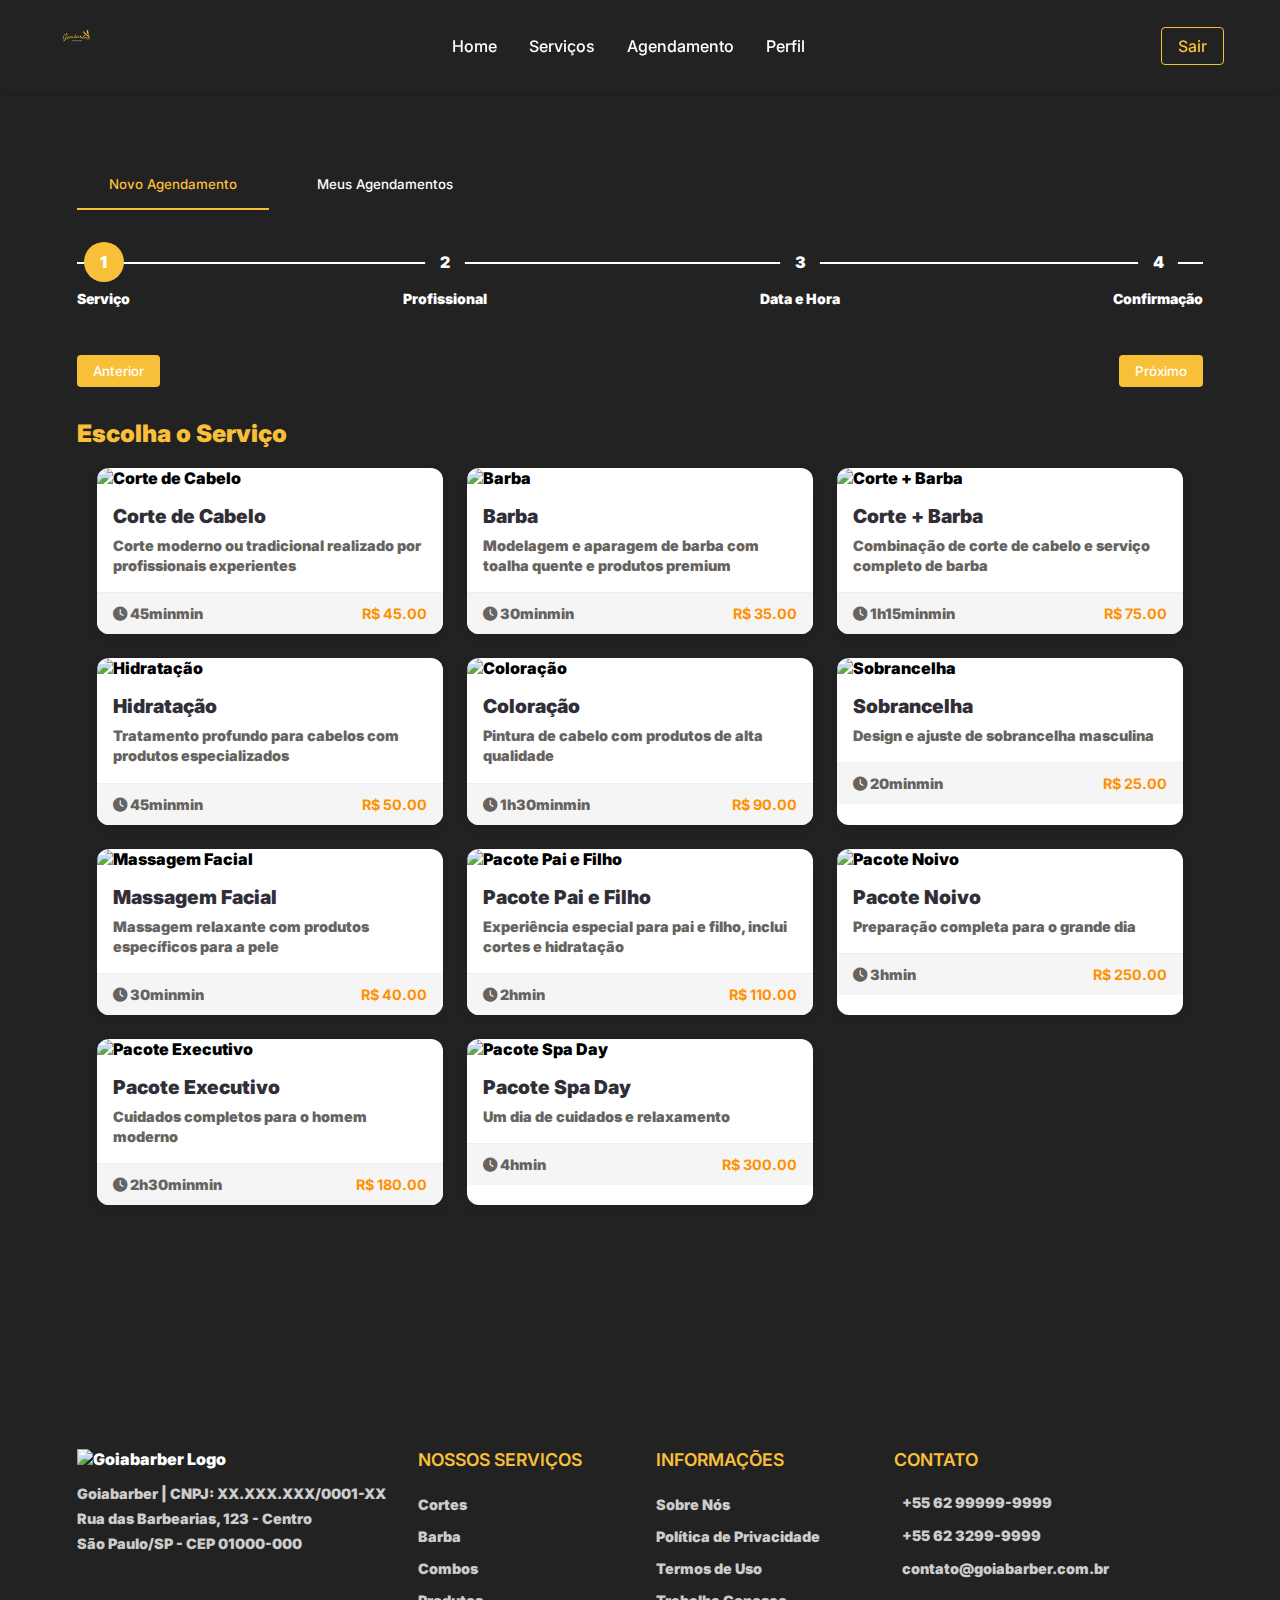
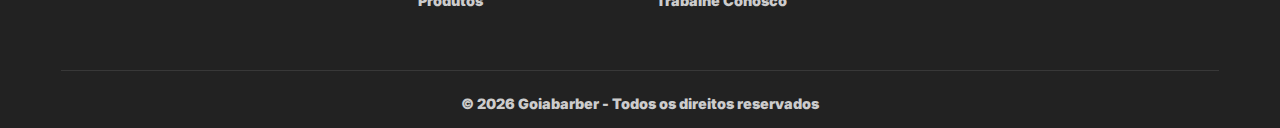
==== commit 7ab61469: "Ajustes e melhorias" ====
--- a/agendamento.html
+++ b/agendamento.html
@@ -44,7 +44,11 @@
                         <span class="step-text">Confirmação</span>
                     </div>
                 </div>
-
+                
+                <div class="step-navigation">
+                    <button class="btn-prev btn-register" disabled>Anterior</button>
+                    <button class="btn-next btn-register">Próximo</button>
+                </div>
                 <!-- Passo 1: Seleção de Serviço -->
                 <div class="booking-section " data-section="1">
                     <h2>Escolha o Serviço</h2>
@@ -99,12 +103,6 @@
                         </div>
                     </div>
                 </div>
-
-                <!-- Navegação entre passos -->
-                <div class="step-navigation">
-                    <button class="btn-prev btn-register" disabled>Anterior</button>
-                    <button class="btn-next btn-register">Próximo</button>
-                </div>
             </div>
 
             <!-- Seção de Meus Agendamentos -->
--- a/src/styles/styles.css
+++ b/src/styles/styles.css
@@ -1,225 +1,226 @@
-:root {
-    /* Brand Colors */
-    --primary-color: #f8bf39;
-    --primary-color-hover: #e6b02f;
-
-    /* Background Colors */
-    --header-bg: #222;
-    --white: #ffffff;
-
-    /* Text Colors */
-    --text-primary: #ffffff;
-    --text-secondary: #333;
-
-    /* Shadow */
-    --shadow-color: rgba(0, 0, 0, 0.1);
-}
-
-* {
-    margin: 0;
-    padding: 0;
-    box-sizing: border-box;
-    font-family: "Inter", sans-serif;
-    font-weight: 900;
-}
-
-body {
-    display: flex;
-    justify-content: center;
-    align-items: center;
-    min-height: 100vh;
-    background-image: url(./src/goiaba-telafundo.png);
-    background-size: cover;
-    background-position: center;
-    background-repeat: no-repeat;
-    background-color: var(--header-bg) !important;
-}
-
-.wrapper {
-    display: flex;
-    flex-direction: column;
-    align-items: center;
-    width: 400px;
-    padding: 20px;
-    border-radius: 10px;
-    margin: auto;
-    margin-top: 100px;
-    margin-bottom: 50px;
-    background: rgba(0, 0, 0, 0.6);
-}
-
-.wrapper img {
-    width: 300px;
-}
-.subtitle {
-    color: var(--primary-color);
-    font-size: 48px;
-    font-weight: bold;
-    margin-top: 40px;
-    margin-bottom: 20px;
-    text-align: center;
-}
-
-.input-box {
-    width: 100%;
-    margin: 10px 0;
-}
-
-.input-box label {
-    color: white;
-    font-size: 14px;
-    font-weight: bold;
-    display: block;
-    margin-bottom: 5px;
-}
-
-.input-box input {
-    width: 100%;
-    height: 45px;
-    padding: 10px;
-    border: none;
-    border-radius: 8px;
-    background: #222;
-    color: white;
-    font-size: 16px;
-    outline: none;
-}
-
-
-.lembrar label {
-    display: flex;
-    align-items: center;
-    gap: 5px;
-}
-
-.lembrar a {
-    color: #F8BF39;
-    text-decoration: none;
-    font-weight: bold;
-}
-
-.lembrar a:hover {
-    text-decoration: underline;
-}
-.btn-login, .btn-register {
-    padding: 0.5rem 1rem;
-    border-radius: 4px;
-    font-weight: 500;
-    cursor: pointer;
-    transition: all 0.3s ease;
-}
-
-.btn-login {
-    background-color: transparent;
-    border: 1px solid var(--primary-color);
-    color: var(--primary-color);
-}
-
-.btn-register {
-    background-color: var(--primary-color);
-    border: none;
-    color: var(--text-primary);
-}
-
-.btn-login:hover {
-    background-color: var(--primary-color);
-    color: var(--header-bg);
-}
-
-.btn-register:hover {
-    background-color: transparent;
-    border: 1px solid var(--primary-color);
-    color: var(--primary-color);
-}
-.btn-form {
-    width: 100%;
-    height: 45px;
-    margin-top: 10px;
-    display: flex;  
-    justify-content: center;
-    align-items: center;
-    font-size: 20px;
-    font-weight: bold;
-    font-style: italic;
-}
-
-.registro-link {
-    display: flex;
-    flex-direction: column;
-    font-size: 12px;
-    margin-top: 20px;
-    text-align: center;
-    gap: px;
-}
-
-.registro-link a {
-    color: #F8BF39;
-    text-decoration: none;
-    font-weight: bold;
-    font-size: 14px;
-}
-.white-text {
-    color: var(--white);
-}
-.registro-link a:hover {
-    text-decoration: underline;
-}
-.input-box {
-    position: relative;
-    margin-bottom: 20px;
-}
-
-.error-message {
-    font-size: 12px;
-    color: red;
-    display: block;
-    margin-top: 5px;
-}
-
-.input-box input {
-    margin-bottom: 2px;
-} 
-.profile-avatar {
-    position: relative;
-    width: 150px;
-    height: 150px;
-    margin: 1rem auto;
-}
-
-.profile-avatar img {
-    width: 100%;
-    height: 100%;
-    border-radius: 50%;
-    object-fit: cover;
-    border: 3px solid var(--primary-color);
-    background-color: #f0f0f0;
-}
-
-.avatar-overlay {
-    position: absolute;
-    bottom: 0;
-    right: 0;
-    background: var(--primary-color);
-    width: 40px;
-    height: 40px;
-    border-radius: 50%;
-    display: flex;
-    align-items: center;
-    justify-content: center;
-    cursor: pointer;
-    transition: all 0.3s ease;
-}
-
-.avatar-overlay:hover {
-    background: var(--primary-color-dark);
-}
-
-.avatar-edit {
-    color: white;
-    cursor: pointer;
-}
-
-.logo {
-    max-width: 200px;
-    margin-bottom: 1rem;
+:root {
+    /* Brand Colors */
+    --primary-color: #f8bf39;
+    --primary-color-hover: #e6b02f;
+
+    /* Background Colors */
+    --header-bg: #222;
+    --white: #ffffff;
+
+    /* Text Colors */
+    --text-primary: #ffffff;
+    --text-secondary: #333;
+
+    /* Shadow */
+    --shadow-color: rgba(0, 0, 0, 0.1);
+}
+
+* {
+    margin: 0;
+    padding: 0;
+    box-sizing: border-box;
+    font-family: "Inter", sans-serif;
+    font-weight: 900;
+}
+
+body {
+    display: flex;
+    justify-content: center;
+    align-items: center;
+    min-height: 100vh;
+    background-image: url(./src/goiaba-telafundo.png);
+    background-size: cover;
+    background-position: center;
+    background-repeat: no-repeat;
+    background-color: var(--header-bg) !important;
+}
+
+.wrapper {
+    display: flex;
+    flex-direction: column;
+    align-items: center;
+    width: 400px;
+    padding: 20px;
+    border-radius: 10px;
+    margin: auto;
+    margin-top: 100px;
+    margin-bottom: 50px;
+    background: rgba(0, 0, 0, 0.6);
+}
+
+.wrapper img {
+    width: 300px;
+}
+.subtitle {
+    color: var(--primary-color);
+    font-size: 48px;
+    font-weight: bold;
+    margin-top: 40px;
+    margin-bottom: 20px;
+    text-align: center;
+}
+
+.input-box {
+    width: 100%;
+    margin: 10px 0;
+}
+
+.input-box label {
+    color: white;
+    font-size: 14px;
+    font-weight: bold;
+    display: block;
+    margin-bottom: 5px;
+}
+
+.input-box input {
+    width: 100%;
+    height: 45px;
+    padding: 10px;
+    border: none;
+    border-radius: 8px;
+    background: #222;
+    color: white;
+    font-size: 16px;
+    outline: none;
+}
+
+
+.lembrar label {
+    display: flex;
+    align-items: center;
+    gap: 5px;
+}
+
+.lembrar a {
+    color: #F8BF39;
+    text-decoration: none;
+    font-weight: bold;
+}
+
+.lembrar a:hover {
+    text-decoration: underline;
+}
+.btn-login, .btn-register {
+    text-decoration: none;
+    padding: 0.5rem 1rem;
+    border-radius: 4px;
+    font-weight: 500;
+    cursor: pointer;
+    transition: all 0.3s ease;
+}
+
+.btn-login {
+    background-color: transparent;
+    border: 1px solid var(--primary-color);
+    color: var(--primary-color);
+}
+
+.btn-register {
+    background-color: var(--primary-color);
+    border: none;
+    color: var(--text-primary);
+}
+
+.btn-login:hover {
+    background-color: var(--primary-color);
+    color: var(--header-bg);
+}
+
+.btn-register:hover {
+    background-color: transparent;
+    border: 1px solid var(--primary-color);
+    color: var(--primary-color);
+}
+.btn-form {
+    width: 100%;
+    height: 45px;
+    margin-top: 10px;
+    display: flex;  
+    justify-content: center;
+    align-items: center;
+    font-size: 20px;
+    font-weight: bold;
+    font-style: italic;
+}
+
+.registro-link {
+    display: flex;
+    flex-direction: column;
+    font-size: 12px;
+    margin-top: 20px;
+    text-align: center;
+    gap: px;
+}
+
+.registro-link a {
+    color: #F8BF39;
+    text-decoration: none;
+    font-weight: bold;
+    font-size: 14px;
+}
+.white-text {
+    color: var(--white);
+}
+.registro-link a:hover {
+    text-decoration: underline;
+}
+.input-box {
+    position: relative;
+    margin-bottom: 20px;
+}
+
+.error-message {
+    font-size: 12px;
+    color: red;
+    display: block;
+    margin-top: 5px;
+}
+
+.input-box input {
+    margin-bottom: 2px;
+} 
+.profile-avatar {
+    position: relative;
+    width: 150px;
+    height: 150px;
+    margin: 1rem auto;
+}
+
+.profile-avatar img {
+    width: 100%;
+    height: 100%;
+    border-radius: 50%;
+    object-fit: cover;
+    border: 3px solid var(--primary-color);
+    background-color: #f0f0f0;
+}
+
+.avatar-overlay {
+    position: absolute;
+    bottom: 0;
+    right: 0;
+    background: var(--primary-color);
+    width: 40px;
+    height: 40px;
+    border-radius: 50%;
+    display: flex;
+    align-items: center;
+    justify-content: center;
+    cursor: pointer;
+    transition: all 0.3s ease;
+}
+
+.avatar-overlay:hover {
+    background: var(--primary-color-dark);
+}
+
+.avatar-edit {
+    color: white;
+    cursor: pointer;
+}
+
+.logo {
+    max-width: 200px;
+    margin-bottom: 1rem;
 } --- a/src/styles/agendamento.css
+++ b/src/styles/agendamento.css
@@ -261,7 +261,7 @@
 .step-navigation {
     display: flex;
     justify-content: space-between;
-    margin-top: 2rem;
+    margin: 2rem 0;
 }
 
 /* My Bookings */
